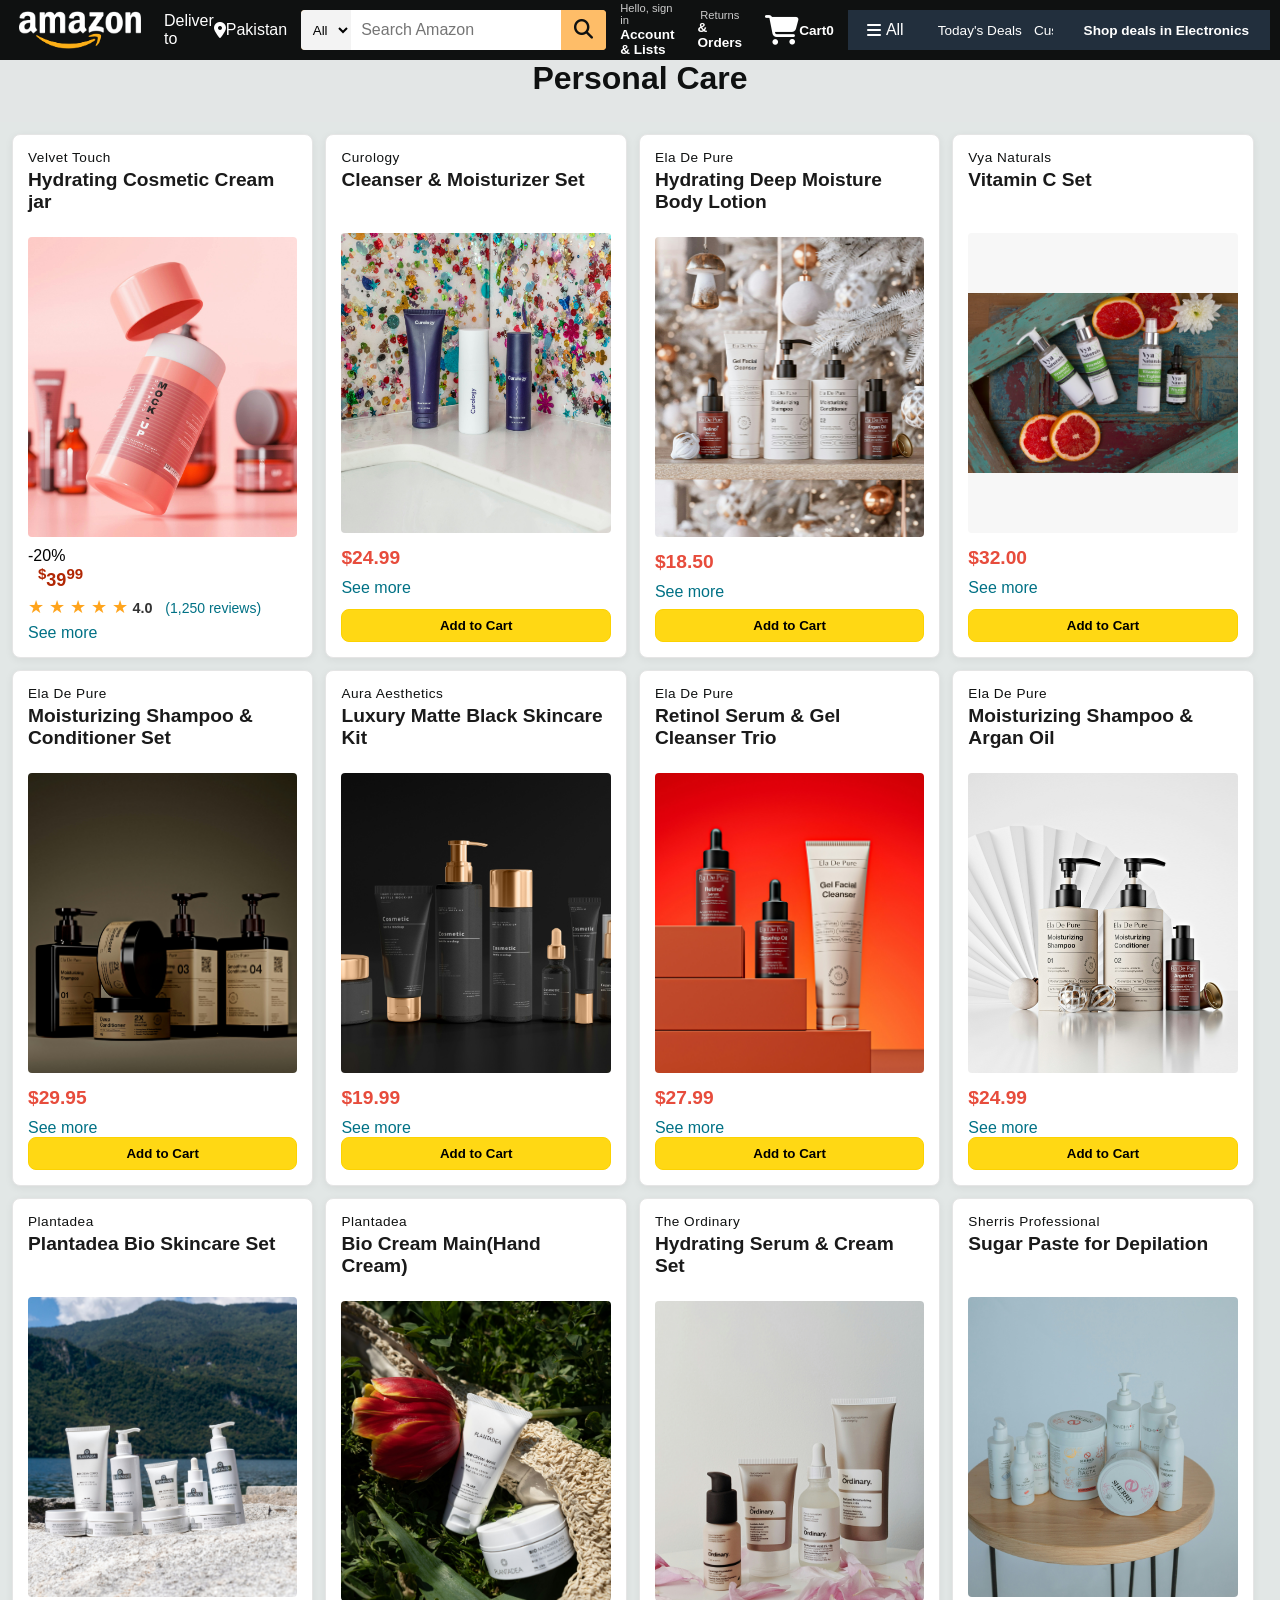
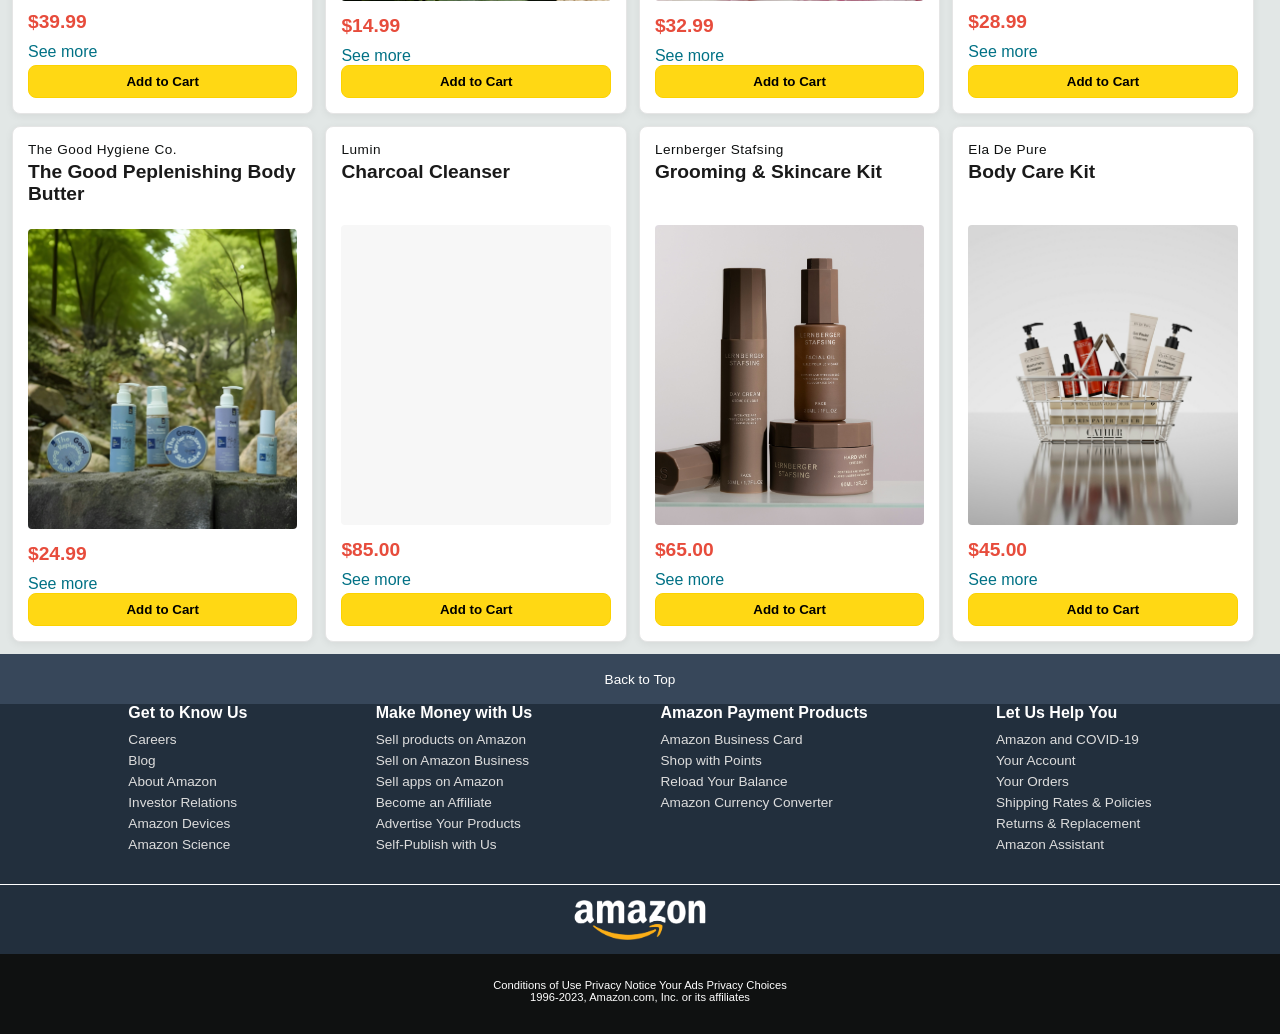
==== health.html @ 624189ec "First commit - Amazon project" ====
<!DOCTYPE html>
<html lang="en">
<head>
    <meta charset="UTF-8">
    <meta name="viewport" content="width=device-width, initial-scale=1.0">
    <title> Amazon Clone - Health &  Personal Care</title>
    <link rel="stylesheet" href="style.css">
    <link rel="stylesheet" href="https://cdnjs.cloudflare.com/ajax/libs/font-awesome/6.4.0/css/all.min.css">
</head>
<body>
    <header>
        <div class="navbar">
        <div class="nav-logo border">
            <div class="logo"></div>
        </div>

        <div class="nav-address border">
            <p class="add-first">Deliver to</p>
            <div class="add-icon">
               <i class="fa-solid fa-location-dot"></i>
                <p class="add-second">Pakistan</p>
            </div>
        </div>
          
        <div class="nav-search">
            <select class="search-select">
                <option>All</option>
            </select>
            <input placeholder="Search Amazon" class="search-input" id="searchInput">
            <div class="search-icon" onclick="performSearch()">
            <i class="fa-solid fa-magnifying-glass"></i>
        </div>
        </div>

        <div class="nav-signin border">
            <p><span class="nav-first">Hello, sign in</span></p>
            <p class="nav-second">Account & Lists</p>
        </div>

        <div class="nav-return border">
            <p><span class="nav-first">Returns</span></p>
            <p class="nav-second">& Orders</p>
        </div>

        <div class="nav-cart border">
           <i class="fa-solid fa-cart-shopping"></i>
            Cart <span id="cart-count">0</span>
        </div>

        <div class="panel">
            <div class="panel-all border">
            <i class="fa-solid fa-bars"></i>
                All
            </div>
            <div class="panel-ops">
                <p>Today's Deals</p>
                <p>Customer Service</p>
                <p>Registry</p>
                <p>Gift Cards</p>
                 <p>Sell</p>
            </div>
            <div class="panel-deals border">
                <p>Shop deals in Electronics</p>
            </div>
        </div>
    </header>

    <h1 class="page-title">Personal Care</h1>
    <div class="shop-section">

        <div class="box box9">
            <div class="box-content">
                <span class="company-name">Velvet Touch</span>
                <h2>Hydrating Cosmetic Cream jar</h2>
                <a href="Product-detail.html">
             <div class="box-img" style="background-image: url('box9-image.jpg');"></div> 
             </a>

                <div id="product-discount">-20%$</div>
                <div id="product-price"><sup>$</sup>29<sup>99</sup></div>
        
                <div class="rating-container">
                <div class="stars">
                <span class="stars">&#9733;</span>
                <span class="stars">&#9733;</span>
                <span class="stars">&#9733;</span>
                <span class="stars">&#9733;</span>
                <span class="stars">&#9733;</span>
                <span class="rating-text">4.0</span>
                <span class="review-count">(1,250 reviews)</span>
            </div>
            </div>
            <p><a href="Product-detail.html" style="color: #007185;">See more</a></p>
      </div>
      </div>
    
    
        <div class="box box10">
            <div class="box-content">
                <span class="company-name">Curology</span>
                <h2>Cleanser & Moisturizer Set</h2>
                <div class="box-img"></div>
                <p class="price">$24.99</p>
                 <p>See more</p>
                <button class="add-to-cart-btn" onclick="addToCart('Cleanser & Moisturizer Set')">Add to Cart</button>
            </div>
        </div>

        <div class="box box11">
            <div class="box-content">
                <span class="company-name">Ela De Pure</span>
                <h2>Hydrating Deep Moisture Body Lotion</h2>
                <div class="box-img"></div>
                <p class="price">$18.50</p>
                <p>See more</p>
                <button class="add-to-cart-btn" onclick="addToCart('Hydrating Deep Moisture Body Lotion')">Add to Cart</button>
            </div>
        </div>

        <div class="box box12">
            <div class="box-content">
            <span class="company-name">Vya Naturals</span>
            <h2>Vitamin C Set</h2>
            <div class="box-img"></div>
            <p class="price">$32.00</p>
             <p>See more</p>
            <button class="add-to-cart-btn" onclick="addToCart('Vitamin C Set')">Add to Cart</button>
            </div>
        </div>

       <div class="box box13">
        <div class="box-content">
            <span class="company-name">Ela De Pure</span>
            <h2>Moisturizing Shampoo & Conditioner Set</h2>
            <div class="box-img"></div>
            <p class="price">$29.95</p>
            <p>See more</p>
            <button class="add-to-cart-btn" onclick="addToCart('Moisturizing Shampoo & Conditioner Set')">Add to Cart</button>
        </div>
       </div>

       <div class="box box14">
        <div class="box-content">
            <span class="company-name">Aura Aesthetics</span>
            <h2>Luxury Matte Black Skincare Kit</h2>
            <div class="box-img"></div>
            <p class="price">$19.99</p>
             <p>See more</p>
            <button class="add-to-cart-btn" onclick="addToCart('Luxury Matte Black Skincare Kit')">Add to Cart</button>
        </div>
       </div>

       <div class="box box15">
        <div class="box-content">
            <span class="company-name">Ela De Pure</span>
            <h2>Retinol Serum & Gel Cleanser Trio</h2>
            <div class="box-img"></div>
            <p class="price">$27.99</p>
            <p>See more</p>
            <button class="add-to-cart-btn" onclick="addToCart('Retinol Serum & Gel Cleanser Trio')">Add to Cart</button>
        </div>
       </div>

       <div class="box box16">
        <div class="box-content">
            <span class="company-name">Ela De Pure</span>
            <h2>Moisturizing Shampoo & Argan Oil</h2>
            <div class="box-img"></div>
            <p class="price">$24.99</p>
             <p>See more</p>
            <button class="add-to-cart-btn" onclick="addToCart('Moisturizing Shampoo & Argan Oil')">Add to Cart</button>
        </div>
       </div>
       
       <div class="box box17">
        <div class="box-content">
            <span class="company-name">Plantadea</span>
            <h2>Plantadea Bio Skincare Set</h2>
            <div class="box-img"></div>
            <p class="price">$39.99</p>
            <p>See more</p>
            <button class="add-to-cart-btn" onclick="addToCart('Plantadea Bio Skincare Set')">Add to Cart</button>
        </div>
       </div>

       <div class="box  box18">
        <div class="box-content">
            <span class="company-name">Plantadea</span>
          <h2>Bio Cream Main(Hand Cream)</h2>
          <div class="box-img"></div>
            <p class="price">$14.99</p>
             <p>See more</p>
            <button class="add-to-cart-btn" onclick="addToCart('Bio Cream Main Hand Cream')">Add to Cart</button>
          </div>
        </div>
    
      <div class="box box19">
        <div class="box-content">
            <span class="company-name">The Ordinary</span>
            <h2>Hydrating Serum & Cream Set</h2>
            <div class="box-img"></div>
            <p class="price">$32.99</p>
             <p>See more</p>
            <button class="add-to-cart-btn" onclick="addToCart('Hydrating Serum & Cream Set')">Add to Cart</button>
        </div>
      </div>

       <div class="box box20">
       <div  class="box-content">
        <span class="company-name">Sherris Professional </span>
        <h2>Sugar Paste for Depilation</h2>
        <div class="box-img"></div>
        <p class="price">$28.99</p>
         <p>See more</p>
        <button class="add-to-cart-btn" onclick="addToCart('Sugar Paste for Depilation')">Add to Cart</button>
       </div>
       </div>

        <div class="box box21">
       <div  class="box-content">
        <span class="company-name">The Good Hygiene Co.</span>
        <h2>The Good Peplenishing Body Butter</h2>
        <div class="box-img"></div>
        <p class="price">$24.99</p>
        <p>See more</p>
        <button class="add-to-cart-btn" onclick="addToCart('The Good Peplenishing Body Butter')">Add to Cart</button>
       </div>
       </div>
      
       <div class="box box22">
        <div class="box-content">
            <span class="company-name">Lumin</span>
            <h2>Charcoal Cleanser</h2>
            <div class="box-img"></div>
            <p class="price">$85.00</p>
            <p>See more</p>
            <button class="add-to-cart-btn" onclick="addToCart('Charcoal Cleanser')">Add to Cart</button>
        </div>
       </div>
      
      <div class="box box23">
        <div class="box-content">
            <span class="company-name">Lernberger Stafsing</span>
            <h2>Grooming & Skincare Kit</h2>
            <div class="box-img"></div>
            <p class="price">$65.00</p>
            <p>See more</p>
            <button class="add-to-cart-btn" onclick="addToCart('Grooming & Skincare Kit')">Add to Cart</button>
        </div>
       </div> 

        <div class="box box24">
        <div class="box-content">
            <span class="company-name">Ela De Pure</span>
            <h2>Body Care Kit</h2>
            <div class="box-img"></div>
            <p class="price">$45.00</p>
            <p>See more</p>
            <button class="add-to-cart-btn" onclick="addToCart('Body Care Kit')">Add to Cart</button>
        </div>
       </div> 
    
    </div>
       <footer>
        <div class="foot-panel1">
            Back to Top
        </div>

        <div class="foot-panel2">
            <ul>
                <p>Get to Know Us</p>
                <a>Careers</a>
                <a>Blog</a>
                <a>About Amazon</a>
                <a>Investor Relations</a>
                <a>Amazon Devices</a>
                <a>Amazon Science</a>
            </ul>

            <ul>
                <p>Make Money with Us</p>
                <a>Sell products on Amazon</a>
                <a>Sell on Amazon Business</a>
                <a>Sell apps on Amazon</a>
                <a>Become an Affiliate</a>
                <a>Advertise Your Products</a>
                <a>Self-Publish with Us</a>
            </ul>

             <ul>
                <p>Amazon Payment Products</p>
                <a>Amazon Business Card</a>
                <a>Shop with Points</a>
                <a>Reload Your Balance</a>
                <a>Amazon Currency Converter</a>
            </ul>

            <ul>
                <p>Let Us Help You</p>
                <a>Amazon and COVID-19</a>
                <a>Your Account</a>
                <a>Your Orders</a>
                <a>Shipping Rates & Policies</a>
                <a>Returns & Replacement</a>
                <a>Amazon Assistant</a>
            </ul>
        </div>

        <div class="foot-panel3">
            <div class="logo"></div>
        </div>

        <div class="foot-panel4">
            <div class="pages">
            <a>Conditions of Use</a>
            <a>Privacy Notice</a>
            <a>Your Ads Privacy  Choices</a>
            </div>
            <div class="copy right">
                1996-2023, Amazon.com, Inc. or its affiliates
            </div>
        </div>
     </footer>
     <script src="script.js"></script>
     
</body>
</html>
---- style.css ----
* {
   margin: 0;
   padding: 0;
   box-sizing: border-box;
}
body{
     font-family: Arial, sans-serif;
     width: 100%;
     margin: 0;
     padding: 0;
     overflow-x: hidden;
}
.navbar{
    height: 60px;
    width: 100%;
    background-color: #0f1111;
    color: white;
    display: flex;
    align-items: center;
    justify-content: flex-start;
    padding: 0 10px;
    position: relative;
    z-index: 10;
    gap: 5px;
    box-sizing: border-box;
    margin: 0;
}
.nav-logo {
    height: 50px;
    width: 140px;
}

.nav-signin{
    display: flex;
    flex-direction: column;
    justify-content: center;
    padding: 2px 8px;
    border: 1px solid transparent;
    cursor: pointer;
    height: auto;
    gap: 2px;
}

.nav-return {
    display: flex;
    flex-direction: column;
    justify-content: center;
    padding: 5px 6px;
    border: 1px solid transparent;
    cursor: pointer;
    height: auto;
}

.nav-return:hover{
    border: 1px solid white;
}

.nav-signin:hover{
    border: 1px solid white;
}

.logo {
    background-image: url("amazon-logo.png");
    height: 50px;
    width: 120px;
    background-size: contain;
    background-repeat: no-repeat;
    background-position: center;
}

.border {
    height: 50px;
    display: flex;
    align-items: center;
    border: 1.5px solid transparent;
    padding: 0 8px;
    box-sizing: border-box;
}

.border:hover {
    border: 1.5px solid white;
}

/** box2 **/
.nav-first {
       color: #cccccc;
       font-size: 0.75rem;
       margin: 0;
       display: block;
       line-height: 1.1;
}

.nav-second {
      font-size: 0.85rem;
      font-weight: 700;
      margin: 0;
      color: #ffffff;
      line-height: 1.1;
}

.add-icon {
    display: flex;
    align-items: center;
}

/** box3 **/
.nav-search {
    display: flex;
    background-color: #febd69;
    height: 40px;
    border-radius: 4px;
    flex: 1;
    max-width: 380px;
}

.search-select {
    background-color: #f3f3f3;
    width: 50px;
    text-align: center;
    border-top-left-radius: 4px;
    border-bottom-left-radius: 4px ;
    border: none;
}

.search-input {
    flex-grow: 1;
    font-size: 1rem;
    border: none;
    padding-left: 10px;
}

.search-icon {
    width: 45px;
    display: flex;
    justify-content:center;
    align-items: center;
    font-size: 1.2rem;
    background-color: #febd68;
    border-top-right-radius: 4px;
    border-bottom-right-radius: 4px;
    color: #0f1111;
}

.nav-search:hover {
    border: 2px solid orange;
}


/** box4 **/
.nav-first {
    font-size: 0.7rem;
}

.nav-second {
    font-size: 0.85rem;
    font-weight: 700;
}

/** box6 **/
.nav-cart i {
       font-size: 30px;
}

.nav-cart {
    font-size: 0.85rem;
    font-weight: 700;
    flex-shrink: 0;
}

.cart-count {
    color: #f08804;
    font-size: 0.85rem;
    font-weight: 700;
}

/** Add to Cart Button**/
.cart-btn{
    width: 100%;
    margin-top: 8px;
    margin-bottom: 8px;
    padding: 10px;
    border: none;
    border-radius: 20px;
    background: #ffd814;
    font-weight: bold;
    cursor: pointer;
}

.cart-btn:hover{
    background: #f7ca00;
}

.add-btn {
    background-color: #ffd814;
    border: none;
    border-radius: 20px;
    padding: 7px 15px;
    font-weight: 700;
    cursor: pointer;
    margin: 8px;
}

/** panel **/
.panel {
    height: 40px;
    width: 100%;
    background: #222f3d;
    color: white;
    display: flex;
    align-items: center;
    padding: 0 10px;
    overflow: hidden;
    justify-content: flex-start;
    margin: 0px !important;
    margin-left: auto;
    gap: 15px;
    overflow: hidden;
}

.panel-ops {
    min-width: auto;
    display: flex;
    align-items: center;
    gap: 12px;
    flex-wrap: nowrap;
    margin-left: 10px;
    overflow-x: auto;
    white-space: nowrap;
    flex-shrink: 1;
    flex-grow: 1;
}

.panel-ops::-webkit-scrollbar{
    display: none;
}

.panel-ops p{
    margin: 0;
    cursor: pointer;
    white-space: nowrap;
    font-size: 0.85rem;
    flex-shrink: 0;
}

.panel-all{
    display: flex;
    align-items: center;
    gap: 5px;
    white-space: nowrap;
    flex-shrink: 0;
}

.panel-deals {
    padding: 0 10px;
    font-size: 0.85rem;
    font-weight: 700;
    white-space: nowrap;
    flex-shrink: 0;
    margin-left: 5px;
}

@media (max-width:800px) {
    .panel-deals{
        display: none;
    }
}

.panel-deals p{
    margin: 0px;
    cursor: pointer;
}

/** hero-section **/
.hero-section {
    background-image: url("hero-image.png");
    background-size: cover;
    height: 350px;
    width: 100%;
    display: flex;
    justify-content: center;
    align-items: flex-end;
    /*margin-top: 0px !important;
    margin-bottom: 0px !important;*/
    margin: 0;
    padding: 0;
    position: relative;
}

.hero-msg {
    background-color: white;
    color: black;
    height: 40px;
    display: flex;
    align-items: center;
    text-align: center;
    justify-content: center;
    font-size: 0.85rem;
    width: 80%;
    margin-bottom: 0px !important;  
    margin-top: 25px !important;
}

.hero-msg a {
    color: #007185;
}

/** shop section **/
.shop-section {
    display: flex;
    flex-wrap: wrap;
    justify-content: space-between;
    background-color: #e2e7e6;
    padding-bottom: 0 10px 20px  !important;
    width: 100% !important;
    margin: 0;
    box-sizing: border-box;
    
}
.box {
    display: flex !important;
    flex-direction: column !important;
    border: 1px solid #e5e5e5 !important;
    width: 24% !important;
    height: auto !important;
    background-color: white !important;
    padding: 15px !important;
    box-shadow: 0 2px 8px rgba(0, 0, 0, 0.06) !important;
    /*margin-bottom: 10px !important;*/
    box-sizing: border-box;
    border-radius: 8px !important;
    margin: 0 0 10px 0;
}

.box a {
    margin-top: auto;
    text-decoration: none;
    color: #007185;
}


.box-img {
    height: 300px !important;
    width: 100% !important;
    background-size: contain;
    background-position: center;
    background-repeat: no-repeat;
    margin-top: 1rem;
    margin-bottom: 1rem;
    background-color: transparent;
}

.box h2{
    font-size: 1.1rem;
    font-weight: 700;
    margin-bottom: 10px;
}

/** box1-Health & Personal Care **/
.box1 .box-img {
    background-image: url('box1-image.jpg');
    background-size: contain;
    background-position: center;
    background-repeat: no-repeat;
    height: 280px;
    width: 100%;
}

/** box2-Clothes **/
.box2 .box-img {
    background-image: url('box2-image.jpg');
    height: 250px;
    width: 100%;
    background-size: contain;
    background-position: center;
    background-repeat: no-repeat;
    margin-bottom: 20px;
} 

/** box3-Electronics **/
.box3 .box-img {
    background-image: url('box3-image.jpg');
    height: 250px;
    background-size: contain;
    background-repeat: no-repeat;
    background-position: center;
}

/** box4-Fashion **/
.box4 .box-img {
    background-image: url('box4-image.jpg');
    background-position:center;
    background-repeat: no-repeat;
    background-size: contain;
    width: 100%;
    height: 300px;
    object-fit: cover;
}

/** box5-Furiture **/
.box5 .box-img {
    background-image: url('box5-image.jpg');
    background-size: contain;
    background-position: center;
    background-repeat: no-repeat;
    grid-row: 2;
}

/** box6-Makeup **/
.box6 .box-img {
    background-image: url('box6-image.jpg');
    background-size: contain;
    background-position: center;
    background-repeat: no-repeat;
}

/** box7-Pet & Care **/
.box7 .box-img {
    height: 250px;
    background-image:url('box7-image.jpg') ;
    background-size: contain;
    background-repeat: no-repeat;
    background-position: center;
}

/** box8-Remote Control Car **/
.box8 .box-img {
    background-image: url('box8-image.jpg');
    background-size: contain;
    background-position: center;
    background-repeat: no-repeat;
}

.box p{
    color: #007185;
}

/** footer **/
.footer {
    width: 100%;
    margin-top: 0px !important;
    margin-bottom: 0px !important;
}

.foot-panel1 {
    background-color: #37475a;
    color: white;
    height: 50px;
    display: flex;
    justify-content: center;
    align-items:center ;
    font-size: 0.85rem;
    width: 100%;
    margin-top: 0;
    margin-bottom: 0;
}

.foot-panel2 {
    background-color: #222f3d;
    color: white;
    height: 180px !important;
    display: flex;
    justify-content: space-evenly;
    padding:  0px !important;
    width: 100%;
    margin-top: 0 !important;
    margin-bottom: 0!important;
}

ul {
    margin-top: 0px;
    padding-left: 0px;
}

ul p{
    font-weight: bold;
    margin-bottom: 10px;
}

ul a {
    display: block;
    font-size: 0.85rem;
    margin-top: 5px;
    color: #dddddd;
    margin-top: 6px;
    text-decoration: none;
}

.foot-panel3 {
    background-color: #222f3d;
    color: white;
    border-top: 0.5px solid white;
    height: 70px;
    display: flex;
    justify-content: center;
    align-items: center;
}

.logo {
    background-image: url("amazon-logo.png");
    height: 50px;
    width: 140px;
    background-size: cover;
}

.foot-panel4 {
    background-color: #0f1111;
    color: white;
    height: 80px;
    font-size: 0.7rem;
    text-align: center;
    margin: 0;
    padding: 0;
}

.search-container{
    display: flex;
    align-items: center;
    max-width: 500px;
    width: 100%;
}

.search-container input{
    width: 100%;
    padding: 10px 14px;
    border: 1px solid #ccc;
    border-radius: 4px 0 0 4px;
    font-size: 0.95rem;
    outline: none;
}

.search-container input:focus{
    border-color: #ff9900;
}

.search-container button{
    background-color: #febd69;
    border: none;
    padding: 10px 18px;
    border-radius: 0 4px 4px 0;
    cursor: pointer;
    font-weight: bold;
    transition: background 0.2s;
}

.search-container button:hover{
    background-color: #f3a847;
}

.rating-container{
    display: flex;
    align-items: center;
    gap: 6px;
    margin: 6px 0;
    font-family: Arial, sans-serif;
}

.stars{
    color: #ffa41c;
    font-size: 1.1rem;
}

.rating-text{
    font-weight: bold;
    font-size: 0.9rem;
    color: #333;
}

.review-count{
    color: #007185;
    font-size: 0.85rem;
    cursor: pointer;
}

.review-count:hover{
    text-decoration: underline;
    color: #c7511f;
}



/* PERSONAL CARE*/

.navbar{
    height: 60px;
    width: 100%;
    background-color: #0f1111;
    color: white;
    display: flex;
    align-items: center;
    justify-content: flex-start;
    padding: 0 10px;
    position: relative;
    z-index: 10;
    gap: 5px;
    box-sizing: border-box;
    margin: 0;
}
.nav-logo {
    height: 50px;
    width: 140px;
}

.nav-signin{
    display: flex;
    flex-direction: column;
    justify-content: center;
    padding: 2px 8px;
    border: 1px solid transparent;
    cursor: pointer;
    height: auto;
    gap: 2px;
}

.nav-return {
    display: flex;
    flex-direction: column;
    justify-content: center;
    padding: 5px 6px;
    border: 1px solid transparent;
    cursor: pointer;
    height: auto;
}

.nav-return:hover{
    border: 1px solid white;
}

.nav-signin:hover{
    border: 1px solid white;
}

.logo {
    background-image: url("amazon-logo.png");
    height: 50px;
    width: 120px;
    background-size: contain;
    background-repeat: no-repeat;
    background-position: center;
}

.border {
    height: 50px;
    display: flex;
    align-items: center;
    border: 1.5px solid transparent;
    padding: 0 8px;
    box-sizing: border-box;
}

.border:hover {
    border: 1.5px solid white;
}

/** box2 **/
.nav-first {
       color: #cccccc;
       font-size: 0.75rem;
       margin: 0;
       display: block;
       line-height: 1.1;
}

.nav-second {
      font-size: 0.85rem;
      font-weight: 700;
      margin: 0;
      color: #ffffff;
      line-height: 1.1;
}

.add-icon {
    display: flex;
    align-items: center;
}

/** box3 **/
.nav-search {
    display: flex;
    background-color: #febd69;
    height: 40px;
    border-radius: 4px;
    flex: 1;
    max-width: 380px;
}

.search-select {
    background-color: #f3f3f3;
    width: 50px;
    text-align: center;
    border-top-left-radius: 4px;
    border-bottom-left-radius: 4px ;
    border: none;
}

.search-input {
    flex-grow: 1;
    font-size: 1rem;
    border: none;
    padding-left: 10px;
}

.search-icon {
    width: 45px;
    display: flex;
    justify-content:center;
    align-items: center;
    font-size: 1.2rem;
    background-color: #febd68;
    border-top-right-radius: 4px;
    border-bottom-right-radius: 4px;
    color: #0f1111;
}

.nav-search:hover {
    border: 2px solid orange;
}


/** box4 **/
.nav-first {
    font-size: 0.7rem;
}

.nav-second {
    font-size: 0.85rem;
    font-weight: 700;
}

/** box6 **/
.nav-cart i {
       font-size: 30px;
}

.nav-cart {
    font-size: 0.85rem;
    font-weight: 700;
    flex-shrink: 0;
}

.cart-count {
    color: #f08804;
    font-size: 0.85rem;
    font-weight: 700;
}

/** Add to Cart Button**/
.cart-btn{
    width: 100%;
    margin-top: 8px;
    margin-bottom: 8px;
    padding: 10px;
    border: none;
    border-radius: 20px;
    background: #ffd814;
    font-weight: bold;
    cursor: pointer;
}

.cart-btn:hover{
    background: #f7ca00;
}

.add-btn {
    background-color: #ffd814;
    border: none;
    border-radius: 20px;
    padding: 7px 15px;
    font-weight: 700;
    cursor: pointer;
    margin: 8px;
}

/** panel **/
.panel {
    height: 40px;
    width: 100%;
    background: #222f3d;
    color: white;
    display: flex;
    align-items: center;
    padding: 0 10px;
    overflow: hidden;
    justify-content: flex-start;
    margin: 0px !important;
    margin-left: auto;
    gap: 15px;
    overflow: hidden;
}

.panel-ops {
    min-width: auto;
    display: flex;
    align-items: center;
    gap: 12px;
    flex-wrap: nowrap;
    margin-left: 10px;
    overflow-x: auto;
    white-space: nowrap;
    flex-shrink: 1;
    flex-grow: 1;
}

.panel-ops::-webkit-scrollbar{
    display: none;
}

.panel-ops p{
    margin: 0;
    cursor: pointer;
    white-space: nowrap;
    font-size: 0.85rem;
    flex-shrink: 0;
}

.panel-all{
    display: flex;
    align-items: center;
    gap: 5px;
    white-space: nowrap;
    flex-shrink: 0;
}

.panel-deals {
    padding: 0 10px;
    font-size: 0.85rem;
    font-weight: 700;
    white-space: nowrap;
    flex-shrink: 0;
    margin-left: 5px;
}

@media (max-width:800px) {
    .panel-deals{
        display: none;
    }
}

.panel-deals p{
    margin: 0px;
    cursor: pointer;
}


.pages {
     padding-top: 25px;
}


.copy-right {
      padding-top: 5px;
}

/* Body Background */
body {
    background-color: #e3e6e6;
    font-family: Arial, sans-serif;
    margin: 0;
    padding: 0;
}

/*Health and Personal Care*/
.page-title {
    text-align: center;
    color: #0f1111;
    margin-bottom: 25px;
}

/* Grid Layout */
.shop-section {
    display: flex;
    flex-wrap: wrap;
    justify-content: flex-start;
    padding: 12px;
    gap: 12px;
    background-color: #e2e7e6;
    box-sizing: border-box;
    margin-left: auto;
}

.box {
    background-color: white;
    padding: 15px;
    box-sizing: border-box;
    border-radius: 8px;
    box-shadow: 0 2px 8px rgba(0, 0, 0, 0.06);
    justify-content: space-between;
    display: flex;
    flex-direction: column;
    width: calc(25% -9px);
    height: 380px;
    margin: 0;
}


.box-content {
    display: flex;
    flex-direction: column;
    margin-left: 0;
    margin-right: 0;
    height: 100%;
}

.box-content h2{
    font-size: 1.2rem;
    font-weight: 600;
    color: #1a1a1a;
    margin-top: 0;
    margin-bottom: 8px;
    min-height: 40px;
}

/* Iamge Container */
.box-img {
    height: 180px;
    width: 100%;
    background-size: contain;
    background-position: center;
    background-repeat: no-repeat;
    border-radius: 4px;
    margin-bottom: 10px;
    background-color: #f7f7f7;
}

.box-content .price {
    font-size: 1.2rem;
    font-weight: 700;
    color: #e74c3c;
    margin: 4px 0 10px 0;
}

/* Button Styling*/
button{
    width: 100%;
    background-color: #ffd814;
    border: 1px solid #fcd200;
    border-radius: 8px;
    padding: 8px;
    cursor: pointer;
    font-weight: bold;
    transition: background 0.2s;
    margin-top: auto;
}

button:hover {
    background-color: #f7ca00;
}

/*COMPANY NAME*/
.company-name{
    font-size: 0.85rem;
    color: #565959;
    display: block;
    margin-bottom: 3px;
} 


/* Background Images Assignment*/

.box9 .box-img {
    background-image: url('box9-image.jpg');
    background-size: cover;
    background-position: center;
    background-repeat: no-repeat;
}

.box10 .box-img{
    background-image: url('box10-image.jpg');
    background-size: cover;
    background-position: center;
    background-repeat: no-repeat;
}

.box11 .box-img{
    background-image: url('box11-image.jpg');
    background-size: cover;
    background-position: center;
    background-repeat: no-repeat;
}

.box12 .box-img{
    background-image: url('box12-image.jpg');
}

.box13 .box-img{
    background-image: url('box13-image.jpg');
    background-size: cover;
    background-repeat: no-repeat;
    background-position: center;
}

.box14 .box-img{
    background-image: url('box14-image.jpg');
    background-size: cover;
    background-position: center;
    background-repeat: no-repeat;
}

.box15 .box-img{
    background-image: url('box15-image.jpg');
    background-size: cover;
    background-position: center;
    background-repeat: no-repeat;
}

.box16 .box-img{
    background-image: url('box16-image.jpg');
    background-size: cover;
    background-position: center;
    background-repeat: no-repeat;
}

.box17 .box-img{
    background-image: url('box17-image.jpg');
    background-size: cover;
    background-position: center;
    background-repeat: no-repeat;
}

.box18 .box-img{
        background-image: url('box18-image.jpg');
        background-size: cover;
        background-position: center;
        background-repeat: no-repeat;
}

.box19 .box-img{
    background-image: url('box19-image.jpg');
    background-size: cover;
    background-position: center;
    background-repeat: no-repeat;
}

.box20 .box-img{
    background-image: url('box20-image.jpg');
    background-size: cover;
    background-position: center;
    background-repeat: no-repeat;
}

.box21 .box-img{
    background-image: url('box21-image.jpg');
    background-size: cover;
    background-position: center;
    background-repeat: no-repeat;
}

.box22 .box-img{
    background-image: url('box22-image.jpg');
    background-size: cover;
    background-position: center;
    background-repeat: no-repeat;
}

.box23 .box-img{
    background-image: url('box23-image.jpg');
    background-size: cover;
    background-position: center;
    background-repeat: no-repeat;
}

.box24 .box-img{
    background-image: url('box24-image.jpg');
    background-size: cover;
    background-position: center;
    background-repeat: no-repeat;
}

box-link {
    display: block;
    text-decoration: none;
    color: inherit;
}

/** footer **/
.footer {
    width: 100%;
    margin-top: 0px !important;
    margin-bottom: 0px !important;
}

.foot-panel1 {
    background-color: #37475a;
    color: white;
    height: 50px;
    display: flex;
    justify-content: center;
    align-items:center ;
    font-size: 0.85rem;
    width: 100%;
    margin-top: 0;
    margin-bottom: 0;
}

.foot-panel2 {
    background-color: #222f3d;
    color: white;
    height: 180px !important;
    display: flex;
    justify-content: space-evenly;
    padding:  0px !important;
    width: 100%;
    margin-top: 0 !important;
    margin-bottom: 0!important;
}

ul {
    margin-top: 0px;
    padding-left: 0px;
}

ul p{
    font-weight: bold;
    margin-bottom: 10px;
}

ul a {
    display: block;
    font-size: 0.85rem;
    margin-top: 5px;
    color: #dddddd;
    margin-top: 6px;
    text-decoration: none;
}

.foot-panel3 {
    background-color: #222f3d;
    color: white;
    border-top: 0.5px solid white;
    height: 70px;
    display: flex;
    justify-content: center;
    align-items: center;
}

.logo {
    background-image: url("amazon-logo.png");
    height: 50px;
    width: 140px;
    background-size: cover;
}

.foot-panel4 {
    background-color: #0f1111;
    color: white;
    height: 80px;
    font-size: 0.7rem;
    text-align: center;
    margin: 0;
    padding: 0;
}

.search-container{
    display: flex;
    align-items: center;
    max-width: 500px;
    width: 100%;
}

.search-container input{
    width: 100%;
    padding: 10px 14px;
    border: 1px solid #ccc;
    border-radius: 4px 0 0 4px;
    font-size: 0.95rem;
    outline: none;
}

.search-container input:focus{
    border-color: #ff9900;
}

.search-container button{
    background-color: #febd69;
    border: none;
    padding: 10px 18px;
    border-radius: 0 4px 4px 0;
    cursor: pointer;
    font-weight: bold;
    transition: background 0.2s;
}

.search-container button:hover{
    background-color: #f3a847;
}

/*PRODUCT DETAIL*/
.body{
    font-family: Arial,  sans-serif;
    margin: 0;
    padding: 0;
}

.product-detail-container{
    display: flex;
    flex-direction: row;
    justify-content: flex-start;
    padding: 0 10px;
    gap: 30px;
    width: 100%;
    max-width: 1200px;
    margin: 20px auto;
    align-items: flex-start;
    box-sizing: border-box;
}

.product-slider-section {
    flex: 1;
    width: 45%;
    display: flex;
    flex-direction: column;
    align-items: flex-start;
    margin-left: 0;
}
/*Rigth side Width*/
.product-info-section{
    flex: 1;
    display: flex;
    flex-direction: column;
    width: 50%;
}

.slider-container {
    width: 380px;
    height: 380px;
    position: relative;
    overflow: hidden;
    display: flex;
    justify-content: center;
    align-items: center;
    background: #ffffff;
    border-radius: 6px;
}
/*Main Image Styling*/
#main-product-img{
    width: 100%;
    height: 450px;
    object-fit: cover;
    border-radius: 8px;
}

.thumbnail-wrapper{
    display: flex;
    align-items: center;
    justify-content: center;
    gap: 10px;
    margin-top: 15px;
}

.thumbnail-container{
    display: flex;
    gap: 8px;
}

.thumb-img{
    width: 60px;
    height: 60px;
    object-fit: cover;
    cursor: pointer;
    border: 2px solid transparent;
    opacity: 0.7;
    border-radius: 4px;
}

.thumb-img:hover{
    opacity: 1;
}

.thumb-img.active {
    border-color: #e67e22;
    opacity: 1;
}
.slider-btn {
    background: #f0f0f0;
    color: #333333;
    border: 1px solid #ccc;
    padding: 5px 10px;
    cursor: pointer;
    font-size: 16px;
    border-radius: 4px;
    font-weight: bold;
    transition: 0.2s;
}

.slider-btn:hover{
    background: #ffffff;
}

.prev-btn{
    left: 10px;
}

.next-btn{
    right: 10px;
}

.product-info-section{
    flex: 1.2;
}

.rating-stars{
    color: #ffa41c;
    font-size: 14px;
    margin-bottom: 10px;
}

.review-count{
    color: #007185;
    margin-left: 8px;
    font-size: 14px;
}

.price-box{
    margin-bottom:  10px 0 15px 0;
    font-size: 24px;
}

#product-price{
    font-size: 18px;
    font-weight: bold;
    margin-left: 10px;
    color: #b12704;
}

.product-discount{
    background: #cc0c39;
    color: white;
    padding: 2px 6px;
    font-size: 12px;
    border-radius: 3px;
    font-weight: bold ;
}

.product-description {
    margin-bottom: 20px;
}

.product-description h3{
    font-size: 15px;
    color: #0f1111;
    margin: 0;
    line-height: 1.5;
}

.product-description p{
          color: #0f1111;
          font-size: 14px;
          line-height: 1.5;
          margin-top: 20px;
          padding-top: 15px;
}

.product-description ul{
    margin: 0;
    padding-left: 18px;
}

.product-description li{
    font-size: 14px;
    color: #333;
    line-height: 1.6;
    margin-bottom: 6px;
}

.action-buttons{
    width: 100%;
    display: flex;
    flex-direction: row;
    align-items: center;
    gap: 15px;
    margin: 20px 0;
}

.action-buttons button{
    flex: 1;
    padding: 12px 18px;
    font-size: 14px;
    border-radius: 20px;
    box-sizing: border-box;
    cursor: pointer;
    font-weight: bold;
    border: none;
    text-align: center;
    justify-content: center;
    align-items: center;
    display: inline-flex;
}

.cart-btn{
    background: #ffd814;
    border: 1px solid #fcd200;
    color: #0f1111;
}

.cart-btn:hover{
    background: #f7ca00;
}

.buy-btn{
    background: #ffa41c;
    border: 1px solid #ff8f00;
    color: #0f1111;
}

.buy-btn:hover{
    background: #fa9000;
}

.company-name{
    font-size: 0.85rem;
    font-weight: 500;
    color: #0f1111;
    letter-spacing: 0.5px;
    text-transform: capitalize;
    margin-bottom: 4px;
}

.product-title{
    font-size: 24px;
    font-weight: 400;
    margin: 0 0 10px 0;
    color: #0f1111;
}
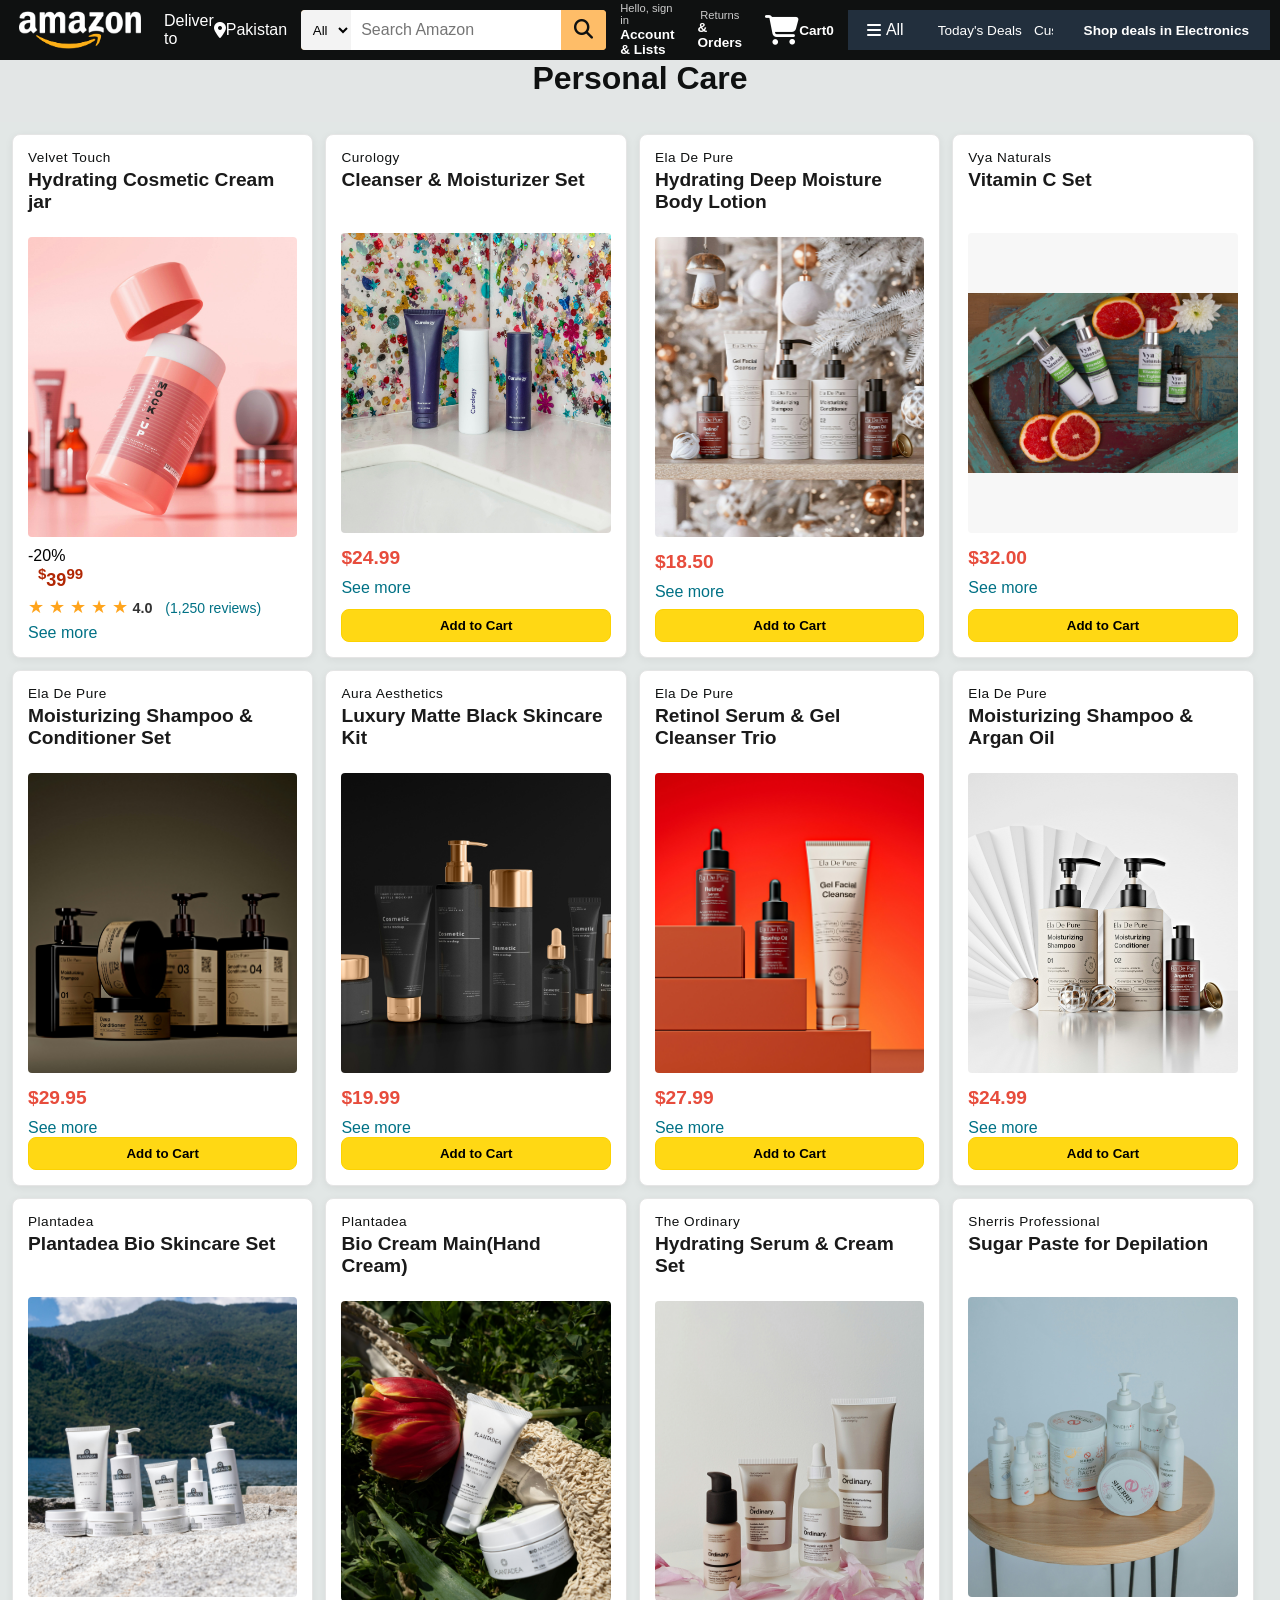
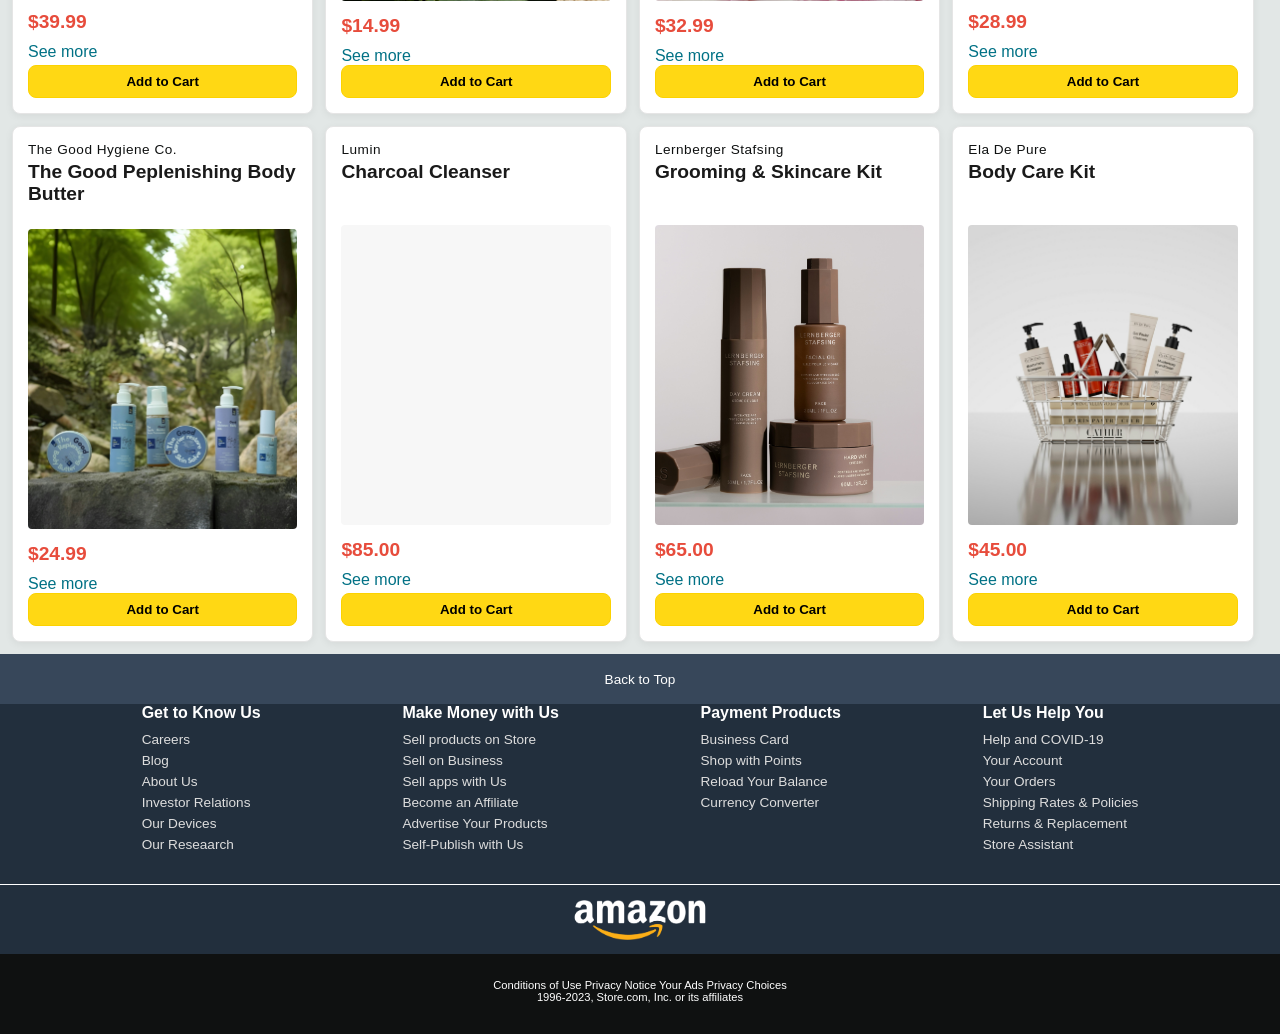
==== commit a0ba03a4: "remove brand name" ====
--- a/health.html
+++ b/health.html
@@ -271,38 +271,38 @@
                 <p>Get to Know Us</p>
                 <a>Careers</a>
                 <a>Blog</a>
-                <a>About Amazon</a>
+                <a>About Us</a>
                 <a>Investor Relations</a>
-                <a>Amazon Devices</a>
-                <a>Amazon Science</a>
+                <a>Our Devices</a>
+                <a>Our Reseaarch</a>
             </ul>
 
             <ul>
                 <p>Make Money with Us</p>
-                <a>Sell products on Amazon</a>
-                <a>Sell on Amazon Business</a>
-                <a>Sell apps on Amazon</a>
+                <a>Sell products on Store </a>
+                <a>Sell on  Business</a>
+                <a>Sell apps with Us</a>
                 <a>Become an Affiliate</a>
                 <a>Advertise Your Products</a>
                 <a>Self-Publish with Us</a>
             </ul>
 
              <ul>
-                <p>Amazon Payment Products</p>
-                <a>Amazon Business Card</a>
+                <p> Payment Products</p>
+                <a> Business Card</a>
                 <a>Shop with Points</a>
                 <a>Reload Your Balance</a>
-                <a>Amazon Currency Converter</a>
+                <a> Currency Converter</a>
             </ul>
 
             <ul>
                 <p>Let Us Help You</p>
-                <a>Amazon and COVID-19</a>
+                <a>Help and COVID-19</a>
                 <a>Your Account</a>
                 <a>Your Orders</a>
                 <a>Shipping Rates & Policies</a>
                 <a>Returns & Replacement</a>
-                <a>Amazon Assistant</a>
+                <a>Store Assistant</a>
             </ul>
         </div>
 
@@ -317,7 +317,7 @@
             <a>Your Ads Privacy  Choices</a>
             </div>
             <div class="copy right">
-                1996-2023, Amazon.com, Inc. or its affiliates
+                1996-2023, Store.com, Inc. or its affiliates
             </div>
         </div>
      </footer>
--- a/style.css
+++ b/style.css
@@ -224,7 +224,7 @@
     gap: 12px;
     flex-wrap: nowrap;
     margin-left: 10px;
-    overflow-x: auto;
+    overflow-x: visible;
     white-space: nowrap;
     flex-shrink: 1;
     flex-grow: 1;
